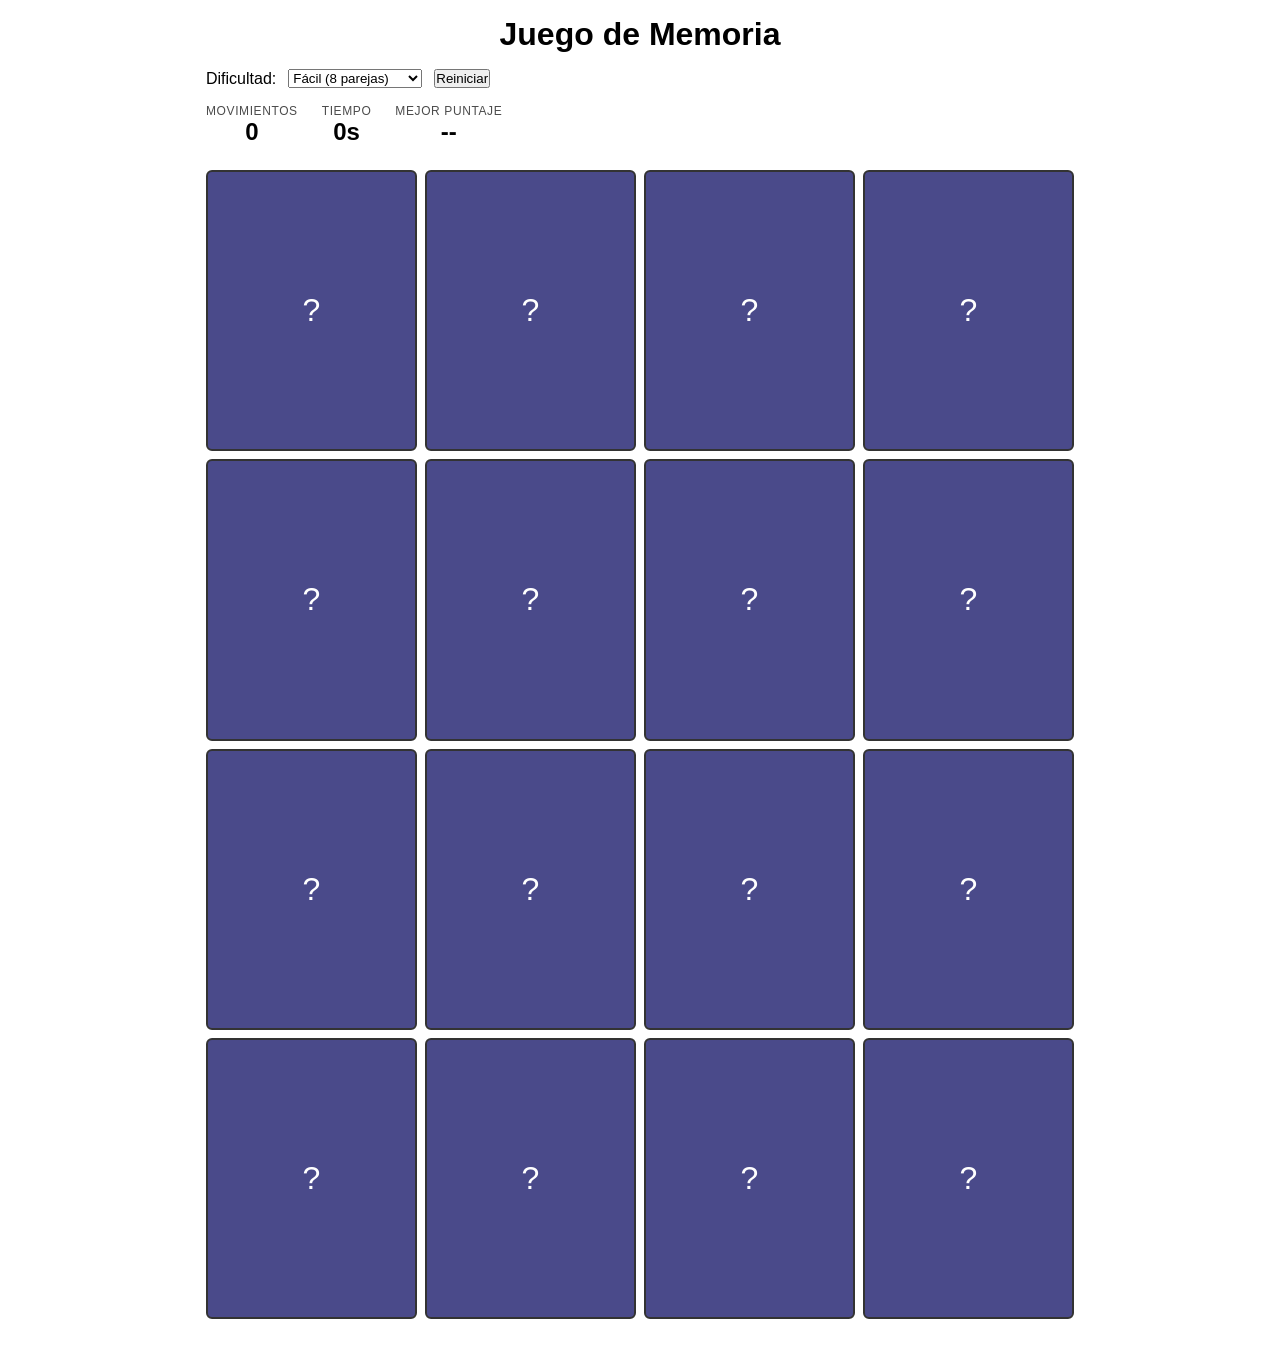
==== index.html @ 8738c189 "Funciones: Tablero visible, cartas generadas desde state, baraje" ====
<!DOCTYPE html>
<html lang="es">
  <head>
    <meta charset="UTF-8" />
    <meta name="viewport" content="width=device-width, initial-scale=1.0" />
    <title>Juego de Memoria</title>
    <link rel="stylesheet" href="styles.css" />
  </head>
  <body>
    <header>
      <h1>Juego de Memoria</h1>
    </header>

    <main>
      <!-- Controles superiores: dificultad y botón de reinicio -->
      <section class="controls" aria-label="Controles del juego">
        <label for="difficulty-select">Dificultad:</label>
        <select id="difficulty-select">
          <option value="8">Fácil (8 parejas)</option>
          <option value="12">Medio (12 parejas)</option>
          <option value="18">Difícil (18 parejas)</option>
        </select>
        <button id="restart-btn" type="button">Reiniciar</button>
      </section>

      <!-- Marcadores: movimientos y tiempo -->
      <section class="scoreboard" aria-label="Marcadores">
        <div class="score-item">
          <span class="score-label">Movimientos</span>
          <span id="move-count" class="score-value">0</span>
        </div>
        <div class="score-item">
          <span class="score-label">Tiempo</span>
          <span id="timer" class="score-value">0s</span>
        </div>
        <div class="score-item">
          <span class="score-label">Mejor puntaje</span>
          <span id="best-score" class="score-value">--</span>
        </div>
      </section>

      <!-- Tablero: las cartas se generan aquí via JS -->
      <section
        id="board"
        class="board"
        role="grid"
        aria-label="Tablero de cartas"
      ></section>

      <!-- Mensaje de victoria, oculto por defecto -->
      <div id="victory-msg" class="victory-msg hidden" role="alert" aria-live="polite">
        <h2>¡Ganaste! 🎉</h2>
        <p id="victory-details"></p>
      </div>
    </main>

    <!-- El script va al final para que el DOM ya exista cuando se ejecuta -->
    <script src="script.js"></script>
  </body>
</html>
---- styles.css ----
/* ============================================================
   RESET MÍNIMO
   ============================================================ */
*,
*::before,
*::after {
  box-sizing: border-box;
  margin: 0;
  padding: 0;
}

/* ============================================================
   LAYOUT BASE
   ============================================================ */
body {
  font-family: sans-serif;
  padding: 1rem;
  max-width: 900px;
  margin: 0 auto;
}

header {
  text-align: center;
  margin-bottom: 1rem;
}

/* ============================================================
   CONTROLES
   ============================================================ */
.controls {
  display: flex;
  align-items: center;
  gap: 0.75rem;
  margin-bottom: 1rem;
  flex-wrap: wrap;
}

/* ============================================================
   MARCADORES
   ============================================================ */
.scoreboard {
  display: flex;
  gap: 1.5rem;
  margin-bottom: 1.5rem;
  flex-wrap: wrap;
}

.score-item {
  display: flex;
  flex-direction: column;
  align-items: center;
}

.score-label {
  font-size: 0.75rem;
  text-transform: uppercase;
  letter-spacing: 0.05em;
  opacity: 0.7;
}

.score-value {
  font-size: 1.5rem;
  font-weight: bold;
}

/* ============================================================
   TABLERO
   ============================================================ */
.board {
  display: grid;
  /* Las columnas se calculan desde JS mediante una variable CSS */
  grid-template-columns: repeat(var(--cols, 4), 1fr);
  gap: 0.5rem;
  margin-bottom: 1.5rem;
}

/* ============================================================
   CARTA
   El truco de la perspectiva 3D: dos caras dentro de un
   contenedor con preserve-3d; rotamos el contenedor entero.
   ============================================================ */
.card {
  aspect-ratio: 3 / 4;
  cursor: pointer;
  perspective: 600px;  /* Da profundidad al efecto 3D */
}

.card-inner {
  width: 100%;
  height: 100%;
  position: relative;
  transform-style: preserve-3d;  /* Los hijos viven en el espacio 3D */
  transition: transform 0.4s ease;
}

/* Cuando la carta tiene la clase .flipped, rotamos el inner */
.card.flipped .card-inner {
  transform: rotateY(180deg);
}

.card-face {
  position: absolute;
  inset: 0;   /* equivale a top/right/bottom/left: 0 */
  display: flex;
  align-items: center;
  justify-content: center;
  font-size: 2rem;
  border: 2px solid #333;
  border-radius: 6px;
  backface-visibility: hidden; /* Oculta la cara cuando está de espaldas */
  user-select: none;
}

/* Cara trasera: visible por defecto */
.card-back {
  background-color: #4a4a8a;
  color: white;
}

/* Cara delantera: empieza rotada 180° (de espaldas) */
.card-front {
  background-color: #f0f0f0;
  transform: rotateY(180deg);
}

/* Carta encontrada: feedback visual diferente */
.card.matched .card-front {
  background-color: #c8f7c5;
  border-color: #27ae60;
  cursor: default;
}

/* ============================================================
   ESTADO BLOQUEADO DEL TABLERO
   Mientras se resuelve un par, el tablero no debe responder a clicks.
   Esto lo manejamos con pointer-events, controlado desde JS.
   ============================================================ */
.board.locked {
  pointer-events: none;
}

/* ============================================================
   MENSAJE DE VICTORIA
   ============================================================ */
.victory-msg {
  text-align: center;
  padding: 1.5rem;
  border: 2px solid #27ae60;
  border-radius: 8px;
  background-color: #eaffea;
  margin-top: 1rem;
}

.victory-msg h2 {
  font-size: 2rem;
  margin-bottom: 0.5rem;
}

/* Clase utilitaria para ocultar elementos sin quitarlos del flujo de accesibilidad */
.hidden {
  display: none;
}
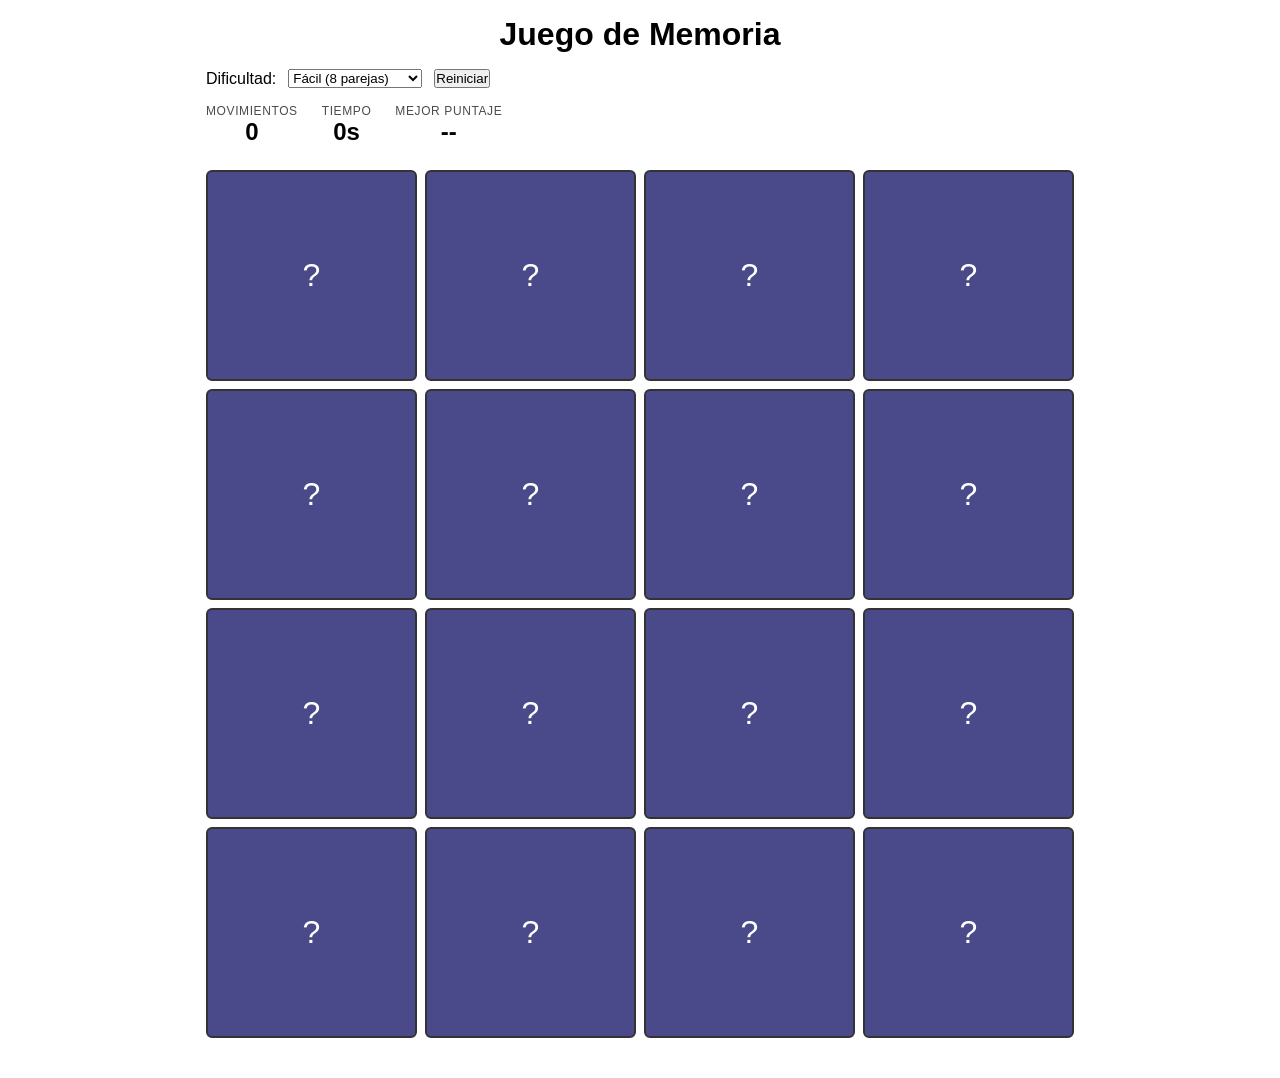
==== commit b1c1b5e1: "Funciones: Efecto de confeti más sonido al encontrar un par e imagenes para las cartas." ====
--- a/index.html
+++ b/index.html
@@ -54,6 +54,8 @@
       </div>
     </main>
 
+    <canvas id="confetti-canvas"> </canvas>
+
     <!-- El script va al final para que el DOM ya exista cuando se ejecuta -->
     <script src="script.js"></script>
   </body>
--- a/styles.css
+++ b/styles.css
@@ -80,7 +80,7 @@
    contenedor con preserve-3d; rotamos el contenedor entero.
    ============================================================ */
 .card {
-  aspect-ratio: 3 / 4;
+  aspect-ratio: 1 / 1;
   cursor: pointer;
   perspective: 600px;  /* Da profundidad al efecto 3D */
 }
@@ -90,7 +90,6 @@
   height: 100%;
   position: relative;
   transform-style: preserve-3d;  /* Los hijos viven en el espacio 3D */
-  transition: transform 0.4s ease;
 }
 
 /* Cuando la carta tiene la clase .flipped, rotamos el inner */
@@ -109,6 +108,7 @@
   border-radius: 6px;
   backface-visibility: hidden; /* Oculta la cara cuando está de espaldas */
   user-select: none;
+  overflow: hidden;
 }
 
 /* Cara trasera: visible por defecto */
@@ -160,3 +160,13 @@
 .hidden {
   display: none;
 }
+
+#confetti-canvas {
+  position: fixed;
+  top: 0;
+  left: 0;
+  width: 100vw;
+  height: 100vh;
+  pointer-events: none; /* El canvas no interfiere con los clicks */
+  z-index: 999; /* Asegura que el confetti esté por encima de todo */
+}
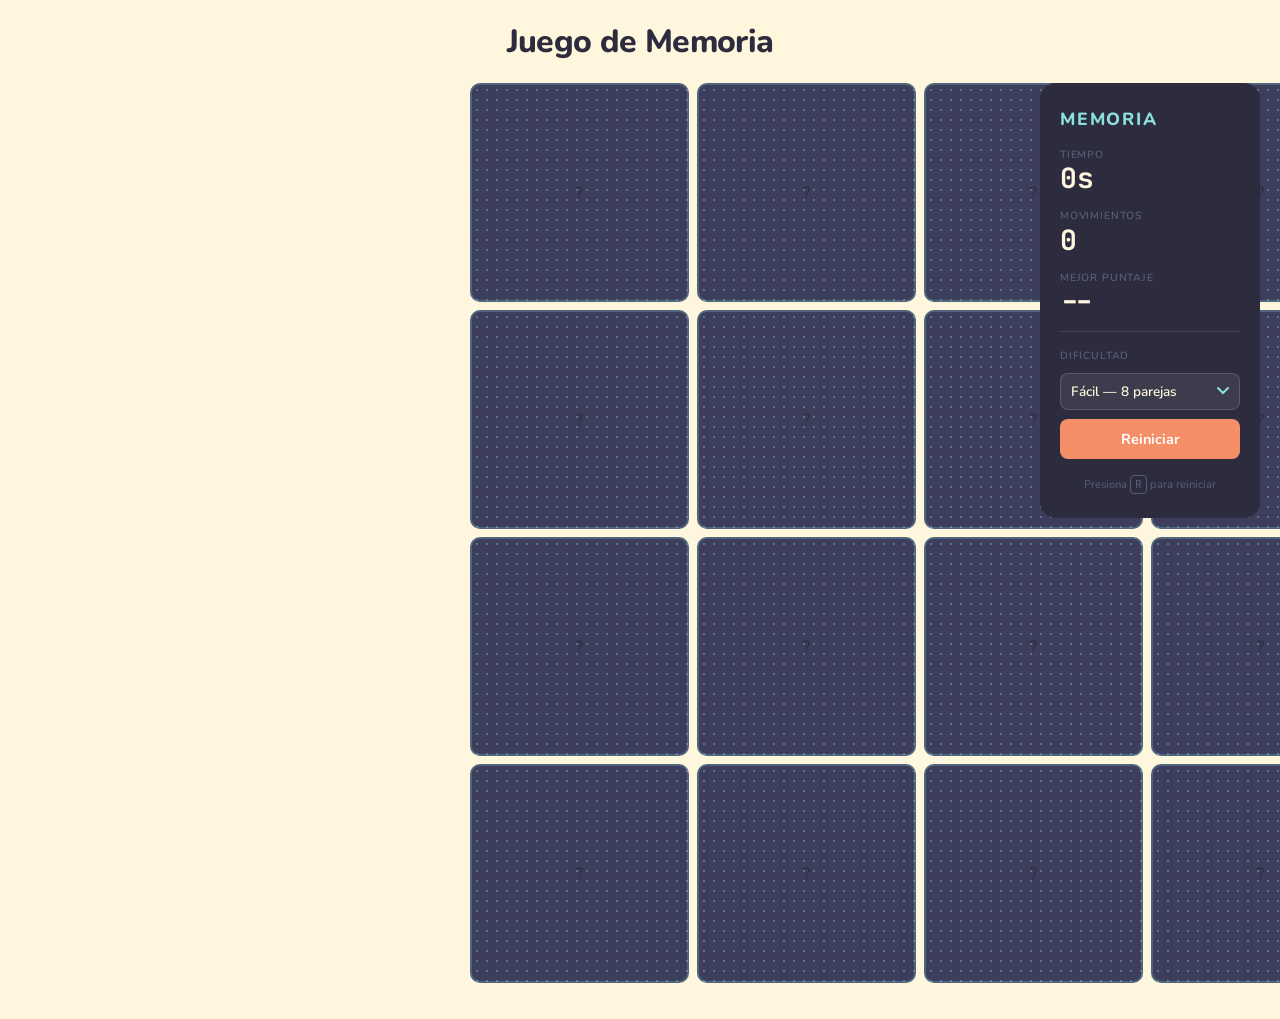
==== commit 11f60268: "Selector de dificultad, Reset por tecla, Persistencia de puntuación y estética." ====
--- a/index.html
+++ b/index.html
@@ -4,6 +4,9 @@
     <meta charset="UTF-8" />
     <meta name="viewport" content="width=device-width, initial-scale=1.0" />
     <title>Juego de Memoria</title>
+    <link rel="preconnect" href="https://fonts.googleapis.com" />
+    <link rel="preconnect" href="https://fonts.gstatic.com" crossorigin />
+    <link href="https://fonts.googleapis.com/css2?family=Nunito:wght@400;600;700;800&family=JetBrains+Mono:wght@500;700&display=swap" rel="stylesheet" />
     <link rel="stylesheet" href="styles.css" />
   </head>
   <body>
@@ -11,47 +14,64 @@
       <h1>Juego de Memoria</h1>
     </header>
 
-    <main>
-      <!-- Controles superiores: dificultad y botón de reinicio -->
-      <section class="controls" aria-label="Controles del juego">
-        <label for="difficulty-select">Dificultad:</label>
-        <select id="difficulty-select">
-          <option value="8">Fácil (8 parejas)</option>
-          <option value="12">Medio (12 parejas)</option>
-          <option value="18">Difícil (18 parejas)</option>
-        </select>
-        <button id="restart-btn" type="button">Reiniciar</button>
-      </section>
+    <main class="layout">
 
-      <!-- Marcadores: movimientos y tiempo -->
-      <section class="scoreboard" aria-label="Marcadores">
-        <div class="score-item">
-          <span class="score-label">Movimientos</span>
-          <span id="move-count" class="score-value">0</span>
+      <!-- COLUMNA IZQUIERDA: solo el tablero -->
+      <div class="board-area">
+        <section
+          id="board"
+          class="board"
+          role="grid"
+          aria-label="Tablero de cartas"
+        ></section>
+
+        <div id="victory-msg" class="victory-msg hidden" role="alert" aria-live="polite">
+          <h2>¡Ganaste! 🎉</h2>
+          <p id="victory-details"></p>
+          <button id="play-again-btn" type="button">Jugar de nuevo</button>
         </div>
-        <div class="score-item">
-          <span class="score-label">Tiempo</span>
-          <span id="timer" class="score-value">0s</span>
+      </div>
+
+      <!-- COLUMNA DERECHA: sidebar con todos los datos -->
+      <aside class="sidebar">
+        <div class="sidebar-inner">
+
+          <h2 class="sidebar-title">Memoria</h2>
+
+          <!-- Marcadores -->
+          <div class="stat-block">
+            <span class="stat-label">Tiempo</span>
+            <span id="timer" class="stat-value mono">0s</span>
+          </div>
+
+          <div class="stat-block">
+            <span class="stat-label">Movimientos</span>
+            <span id="move-count" class="stat-value mono">0</span>
+          </div>
+
+          <div class="stat-block">
+            <span class="stat-label">Mejor puntaje</span>
+            <span id="best-score" class="stat-value mono">--</span>
+          </div>
+
+          <hr class="sidebar-divider" />
+
+          <!-- Controles -->
+          <div class="sidebar-controls">
+            <label class="control-label" for="difficulty-select">Dificultad</label>
+            <select id="difficulty-select">
+              <option value="8">Fácil — 8 parejas</option>
+              <option value="12">Medio — 12 parejas</option>
+              <option value="18">Difícil — 18 parejas</option>
+            </select>
+            <button id="restart-btn" type="button">Reiniciar</button>
+          </div>
+
+          <p class="keyboard-hint">Presiona <kbd>R</kbd> para reiniciar</p>
+
         </div>
-        <div class="score-item">
-          <span class="score-label">Mejor puntaje</span>
-          <span id="best-score" class="score-value">--</span>
-        </div>
-      </section>
+      </aside>
 
-      <!-- Tablero: las cartas se generan aquí via JS -->
-      <section
-        id="board"
-        class="board"
-        role="grid"
-        aria-label="Tablero de cartas"
-      ></section>
-
-      <!-- Mensaje de victoria, oculto por defecto -->
-      <div id="victory-msg" class="victory-msg hidden" role="alert" aria-live="polite">
-        <h2>¡Ganaste! 🎉</h2>
-        <p id="victory-details"></p>
-      </div>
     </main>
 
     <canvas id="confetti-canvas"> </canvas>
--- a/styles.css
+++ b/styles.css
@@ -1,142 +1,304 @@
+/* ============================================================
+   TOKENS DE DISEÑO
+   Variables CSS centralizadas. Si quieres cambiar un color
+   o fuente en todo el sitio, solo cambias aquí.
+   ============================================================ */
+:root {
+  --color-cream:   #FFF6DE;
+  --color-teal:    #8BDFDD;
+  --color-coral:   #F48F68;
+  --color-yellow:  #FFE394;
+  --color-dark:    #2C2C3E;   /* Casi negro azulado, para texto y bordes */
+  --color-mid:     #5C5C7A;   /* Gris medio para labels y secundarios */
+  --color-card-bg: #3D3D5C;   /* Fondo de carta boca abajo */
+
+  --font-display: 'Nunito', sans-serif;
+  --font-mono:    'JetBrains Mono', monospace;
+
+  --radius-card:    10px;
+  --radius-ui:      8px;
+  --sidebar-width:  220px;
+  --transition-flip: 0.35s ease;
+}
+
 /* ============================================================
    RESET MÍNIMO
    ============================================================ */
-*,
-*::before,
-*::after {
+*, *::before, *::after {
   box-sizing: border-box;
   margin: 0;
   padding: 0;
 }
 
 /* ============================================================
-   LAYOUT BASE
+   BASE
    ============================================================ */
 body {
-  font-family: sans-serif;
-  padding: 1rem;
-  max-width: 900px;
-  margin: 0 auto;
+  font-family: var(--font-display);
+  background-color: var(--color-cream);
+  color: var(--color-dark);
+  min-height: 100vh;
+  padding: 1.25rem;
 }
 
 header {
   text-align: center;
-  margin-bottom: 1rem;
-}
-
-/* ============================================================
-   CONTROLES
-   ============================================================ */
-.controls {
-  display: flex;
-  align-items: center;
-  gap: 0.75rem;
-  margin-bottom: 1rem;
-  flex-wrap: wrap;
-}
-
-/* ============================================================
-   MARCADORES
-   ============================================================ */
-.scoreboard {
-  display: flex;
+  margin-bottom: 1.25rem;
+}
+
+header h1 {
+  font-size: 2rem;
+  font-weight: 800;
+  letter-spacing: -0.02em;
+  color: var(--color-dark);
+}
+
+/* ============================================================
+   LAYOUT DE DOS COLUMNAS
+   El tablero crece para ocupar el espacio disponible.
+   El sidebar tiene un ancho fijo a la derecha.
+   ============================================================ */
+.layout {
+  display: grid;
+  grid-template-columns: 1fr var(--sidebar-width);
   gap: 1.5rem;
-  margin-bottom: 1.5rem;
-  flex-wrap: wrap;
-}
-
-.score-item {
-  display: flex;
-  flex-direction: column;
-  align-items: center;
-}
-
-.score-label {
-  font-size: 0.75rem;
-  text-transform: uppercase;
-  letter-spacing: 0.05em;
-  opacity: 0.7;
-}
-
-.score-value {
-  font-size: 1.5rem;
-  font-weight: bold;
+  align-items: start;
 }
 
 /* ============================================================
    TABLERO
    ============================================================ */
+.board-area {
+  min-width: 0;
+  max-width: 900px;   /* Ajusta este valor a tu gusto */
+}
+
 .board {
   display: grid;
-  /* Las columnas se calculan desde JS mediante una variable CSS */
   grid-template-columns: repeat(var(--cols, 4), 1fr);
   gap: 0.5rem;
-  margin-bottom: 1.5rem;
+  margin-bottom: 1rem;
+  left: 50%;
+  transform: translateX(50%);
 }
 
 /* ============================================================
    CARTA
-   El truco de la perspectiva 3D: dos caras dentro de un
-   contenedor con preserve-3d; rotamos el contenedor entero.
+   Firma visual: patrón de puntos en la cara trasera.
    ============================================================ */
 .card {
   aspect-ratio: 1 / 1;
   cursor: pointer;
-  perspective: 600px;  /* Da profundidad al efecto 3D */
+  perspective: 700px;
 }
 
 .card-inner {
   width: 100%;
   height: 100%;
   position: relative;
-  transform-style: preserve-3d;  /* Los hijos viven en el espacio 3D */
-}
-
-/* Cuando la carta tiene la clase .flipped, rotamos el inner */
+  transform-style: preserve-3d;
+  transition: transform var(--transition-flip);
+}
+
 .card.flipped .card-inner {
   transform: rotateY(180deg);
 }
 
 .card-face {
   position: absolute;
-  inset: 0;   /* equivale a top/right/bottom/left: 0 */
+  inset: 0;
   display: flex;
   align-items: center;
   justify-content: center;
-  font-size: 2rem;
-  border: 2px solid #333;
-  border-radius: 6px;
-  backface-visibility: hidden; /* Oculta la cara cuando está de espaldas */
+  border-radius: var(--radius-card);
+  backface-visibility: hidden;
   user-select: none;
   overflow: hidden;
 }
 
-/* Cara trasera: visible por defecto */
+/* Cara trasera: patrón de puntos — la firma del diseño */
 .card-back {
-  background-color: #4a4a8a;
-  color: white;
-}
-
-/* Cara delantera: empieza rotada 180° (de espaldas) */
+  background-color: var(--color-card-bg);
+  /* Patrón radial: puntos turquesa semitransparentes */
+  background-image: radial-gradient(
+    circle,
+    rgba(139, 223, 221, 0.35) 1.5px,
+    transparent 1.5px
+  );
+  background-size: 10px 10px;
+  border: 2px solid rgba(139, 223, 221, 0.25);
+}
+
+/* Cara delantera */
 .card-front {
-  background-color: #f0f0f0;
+  background-color: var(--color-yellow);
+  border: 2px solid var(--color-dark);
   transform: rotateY(180deg);
-}
-
-/* Carta encontrada: feedback visual diferente */
+  font-size: clamp(1.2rem, 4vw, 2.2rem); /* Escala con el tamaño del tablero */
+}
+
+/* Carta encontrada */
 .card.matched .card-front {
-  background-color: #c8f7c5;
-  border-color: #27ae60;
+  background-color: var(--color-teal);
+  border-color: var(--color-dark);
   cursor: default;
-}
-
-/* ============================================================
-   ESTADO BLOQUEADO DEL TABLERO
-   Mientras se resuelve un par, el tablero no debe responder a clicks.
-   Esto lo manejamos con pointer-events, controlado desde JS.
-   ============================================================ */
+  opacity: 0.85;
+}
+
+/* Tablero bloqueado */
 .board.locked {
   pointer-events: none;
+}
+
+/* ============================================================
+   SIDEBAR
+   ============================================================ */
+.sidebar {
+  position: sticky;    /* Se queda visible al hacer scroll */
+  top: 1.25rem;
+}
+
+.sidebar-inner {
+  background-color: var(--color-dark);
+  color: var(--color-cream);
+  border-radius: 16px;
+  padding: 1.5rem 1.25rem;
+  display: flex;
+  flex-direction: column;
+  gap: 1rem;
+}
+
+.sidebar-title {
+  font-size: 1.1rem;
+  font-weight: 800;
+  text-transform: uppercase;
+  letter-spacing: 0.1em;
+  color: var(--color-teal);
+}
+
+/* Bloque de una estadística */
+.stat-block {
+  display: flex;
+  flex-direction: column;
+  gap: 0.15rem;
+}
+
+.stat-label {
+  font-size: 0.65rem;
+  font-weight: 600;
+  text-transform: uppercase;
+  letter-spacing: 0.08em;
+  color: var(--color-mid);  /* Gris: es información secundaria */
+  /* Nota: --color-mid sobre --color-dark da ratio ~3.5:1 (AA para texto pequeño en bold) */
+}
+
+.stat-value {
+  font-size: 1.75rem;
+  font-weight: 700;
+  color: var(--color-cream);
+  line-height: 1;
+}
+
+/* Clase aplicada a los valores numéricos para usar la fuente monoespaciada */
+.mono {
+  font-family: var(--font-mono);
+}
+
+.sidebar-divider {
+  border: none;
+  border-top: 1px solid rgba(255, 255, 255, 0.1);
+}
+
+/* ============================================================
+   CONTROLES EN SIDEBAR
+   ============================================================ */
+.sidebar-controls {
+  display: flex;
+  flex-direction: column;
+  gap: 0.6rem;
+}
+
+.control-label {
+  font-size: 0.65rem;
+  font-weight: 600;
+  text-transform: uppercase;
+  letter-spacing: 0.08em;
+  color: var(--color-mid);
+}
+
+select {
+  width: 100%;
+  padding: 0.5rem 0.6rem;
+  border-radius: var(--radius-ui);
+  border: 1.5px solid rgba(255, 255, 255, 0.15);
+  background-color: rgba(255, 255, 255, 0.08);
+  color: var(--color-cream);
+  font-family: var(--font-display);
+  font-size: 0.85rem;
+  font-weight: 600;
+  cursor: pointer;
+  appearance: none; /* Quitamos el estilo nativo del sistema operativo */
+  /* Flecha personalizada con SVG inline en el background */
+  background-image: url("data:image/svg+xml,%3Csvg xmlns='http://www.w3.org/2000/svg' width='12' height='8' viewBox='0 0 12 8'%3E%3Cpath d='M1 1l5 5 5-5' stroke='%238BDFDD' stroke-width='2' fill='none' stroke-linecap='round'/%3E%3C/svg%3E");
+  background-repeat: no-repeat;
+  background-position: right 0.6rem center;
+  padding-right: 2rem;
+}
+
+select:focus {
+  outline: 2px solid var(--color-teal);
+  outline-offset: 2px;
+}
+
+/* Estilo de las opciones del select (limitado por el navegador) */
+select option {
+  background-color: var(--color-dark);
+  color: var(--color-cream);
+}
+
+button {
+  width: 100%;
+  padding: 0.6rem;
+  border: none;
+  border-radius: var(--radius-ui);
+  background-color: var(--color-coral);
+  color: white;
+  font-family: var(--font-display);
+  font-size: 0.9rem;
+  font-weight: 700;
+  cursor: pointer;
+  transition: opacity 0.15s, transform 0.1s;
+}
+
+button:hover {
+  opacity: 0.88;
+}
+
+button:active {
+  transform: scale(0.97);
+}
+
+button:focus-visible {
+  outline: 2px solid var(--color-teal);
+  outline-offset: 3px;
+}
+
+/* Hint de teclado al pie del sidebar */
+.keyboard-hint {
+  font-size: 0.7rem;
+  color: var(--color-mid);
+  text-align: center;
+  margin-top: auto; /* Empuja hacia el fondo del sidebar */
+}
+
+kbd {
+  display: inline-block;
+  padding: 0.1em 0.4em;
+  border-radius: 4px;
+  border: 1px solid var(--color-mid);
+  font-family: var(--font-mono);
+  font-size: 0.7rem;
+  line-height: 1.4;
 }
 
 /* ============================================================
@@ -145,28 +307,102 @@
 .victory-msg {
   text-align: center;
   padding: 1.5rem;
-  border: 2px solid #27ae60;
-  border-radius: 8px;
-  background-color: #eaffea;
-  margin-top: 1rem;
+  border-radius: 12px;
+  background-color: var(--color-teal);
+  border: 2px solid var(--color-dark);
+  margin-top: 0.5rem;
 }
 
 .victory-msg h2 {
-  font-size: 2rem;
-  margin-bottom: 0.5rem;
-}
-
-/* Clase utilitaria para ocultar elementos sin quitarlos del flujo de accesibilidad */
-.hidden {
-  display: none;
-}
-
+  font-size: 1.75rem;
+  font-weight: 800;
+  margin-bottom: 0.4rem;
+  color: var(--color-dark);
+}
+
+.victory-msg p {
+  font-size: 0.95rem;
+  font-weight: 600;
+  color: var(--color-dark);
+  margin-bottom: 1rem;
+}
+
+/* El botón "Jugar de nuevo" dentro del mensaje de victoria
+   necesita sobreescribir el width:100% del botón base para
+   que no ocupe todo el ancho del mensaje */
+.victory-msg button {
+  width: auto;
+  padding: 0.6rem 1.5rem;
+  background-color: var(--color-dark);
+}
+
+/* ============================================================
+   RESPONSIVE: en móvil el sidebar pasa a ser barra superior
+   ============================================================ */
+@media (max-width: 600px) {
+  .layout {
+    grid-template-columns: 1fr;
+    grid-template-rows: auto auto;
+  }
+
+  /* El sidebar se mueve encima del tablero */
+  .sidebar {
+    order: -1;
+    position: static;
+  }
+
+  .sidebar-inner {
+    flex-direction: row;
+    flex-wrap: wrap;
+    gap: 0.75rem;
+    padding: 1rem;
+    border-radius: 12px;
+    align-items: center;
+  }
+
+  .sidebar-title {
+    width: 100%;
+    font-size: 0.85rem;
+  }
+
+  .stat-block {
+    flex: 1;
+    min-width: 70px;
+  }
+
+  .stat-value {
+    font-size: 1.25rem;
+  }
+
+  .sidebar-divider {
+    width: 100%;
+  }
+
+  .sidebar-controls {
+    width: 100%;
+  }
+
+  .keyboard-hint {
+    display: none; /* En móvil no hay teclado */
+  }
+}
+
+/* ============================================================
+   CONFETTI CANVAS (sin cambios funcionales)
+   ============================================================ */
 #confetti-canvas {
   position: fixed;
   top: 0;
   left: 0;
   width: 100vw;
   height: 100vh;
-  pointer-events: none; /* El canvas no interfiere con los clicks */
-  z-index: 999; /* Asegura que el confetti esté por encima de todo */
+  pointer-events: none;
+  z-index: 999;
+}
+
+/* ============================================================
+   UTILIDADES
+   ============================================================ */
+.hidden {
+  display: none;
 }
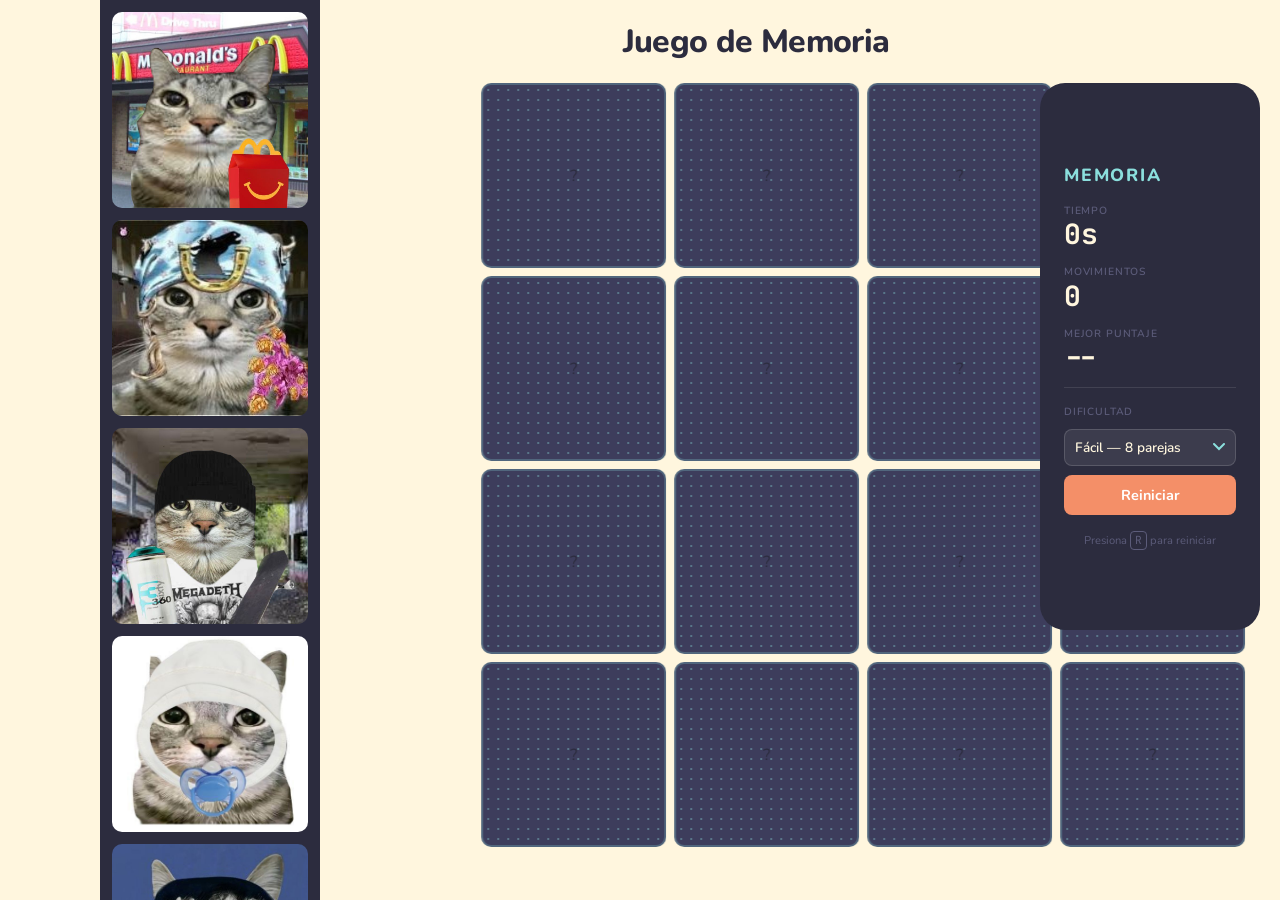
==== commit 3867b101: "Reajuste mensaje de victoria, banner izquierdo zazu." ====
--- a/index.html
+++ b/index.html
@@ -14,6 +14,34 @@
       <h1>Juego de Memoria</h1>
     </header>
 
+    <!-- Banner izquierdo: imágenes en loop vertical -->
+    <aside class="banner-left" aria-hidden="true">
+      <div class="banner-track">
+        <!-- Primer set de imágenes -->
+        <img src="Assets/bannerzazu/zazu1.jpg" alt="" />
+        <img src="Assets/bannerzazu/zazu2.jpg" alt="" />
+        <img src="Assets/bannerzazu/zazu3.jpg" alt="" />
+        <img src="Assets/bannerzazu/zazu4.jpg" alt="" />
+        <img src="Assets/bannerzazu/zazu5.jpg" alt="" />
+        <img src="Assets/bannerzazu/zazu6.jpg" alt="" />
+        <img src="Assets/bannerzazu/zazu7.jpg" alt="" />
+        <img src="Assets/bannerzazu/zazu8.jpg" alt="" />
+        <img src="Assets/bannerzazu/zazu9.jpg" alt="" />
+        <img src="Assets/bannerzazu/zazu10.jpg" alt="" />
+        <!-- Segundo set: copia exacta para el loop sin salto -->
+        <img src="Assets/bannerzazu/zazu1.jpg" alt="" />
+        <img src="Assets/bannerzazu/zazu2.jpg" alt="" />
+        <img src="Assets/bannerzazu/zazu3.jpg" alt="" />
+        <img src="Assets/bannerzazu/zazu4.jpg" alt="" />
+        <img src="Assets/bannerzazu/zazu5.jpg" alt="" />
+        <img src="Assets/bannerzazu/zazu6.jpg" alt="" />
+        <img src="Assets/bannerzazu/zazu7.jpg" alt="" />
+        <img src="Assets/bannerzazu/zazu8.jpg" alt="" />
+        <img src="Assets/bannerzazu/zazu9.jpg" alt="" />
+        <img src="Assets/bannerzazu/zazu10.jpg" alt="" />
+      </div>
+    </aside>
+
     <main class="layout">
 
       <!-- COLUMNA IZQUIERDA: solo el tablero -->
@@ -24,14 +52,7 @@
           role="grid"
           aria-label="Tablero de cartas"
         ></section>
-
-        <div id="victory-msg" class="victory-msg hidden" role="alert" aria-live="polite">
-          <h2>¡Ganaste! 🎉</h2>
-          <p id="victory-details"></p>
-          <button id="play-again-btn" type="button">Jugar de nuevo</button>
-        </div>
       </div>
-
       <!-- COLUMNA DERECHA: sidebar con todos los datos -->
       <aside class="sidebar">
         <div class="sidebar-inner">
@@ -67,8 +88,13 @@
             <button id="restart-btn" type="button">Reiniciar</button>
           </div>
 
+          <div id="victory-msg" class="victory-msg hidden" role="alert" aria-live="polite">
+            <h2>¡Ganaste! 🎉</h2>
+            <p id="victory-details"></p>
+            <button id="play-again-btn" type="button">Jugar de nuevo</button>
+          </div>
+
           <p class="keyboard-hint">Presiona <kbd>R</kbd> para reiniciar</p>
-
         </div>
       </aside>
 
--- a/styles.css
+++ b/styles.css
@@ -39,6 +39,8 @@
   color: var(--color-dark);
   min-height: 100vh;
   padding: 1.25rem;
+  padding-left: calc(var(--sidebar-width) + 2rem);
+  padding-right: 1.25rem;
 }
 
 header {
@@ -63,6 +65,7 @@
   grid-template-columns: 1fr var(--sidebar-width);
   gap: 1.5rem;
   align-items: start;
+  width: 100%;
 }
 
 /* ============================================================
@@ -79,7 +82,7 @@
   gap: 0.5rem;
   margin-bottom: 1rem;
   left: 50%;
-  transform: translateX(50%);
+  transform: translateX(30%);
 }
 
 /* ============================================================
@@ -154,15 +157,17 @@
    SIDEBAR
    ============================================================ */
 .sidebar {
-  position: sticky;    /* Se queda visible al hacer scroll */
+  position: sticky;
   top: 1.25rem;
+  width: var(--sidebar-width);
+  min-width: var(--sidebar-width);  /* evita que el sidebar se comprima */
 }
 
 .sidebar-inner {
   background-color: var(--color-dark);
   color: var(--color-cream);
-  border-radius: 16px;
-  padding: 1.5rem 1.25rem;
+  border-radius: 25px;
+  padding: 5rem 1.5rem;
   display: flex;
   flex-direction: column;
   gap: 1rem;
@@ -306,34 +311,32 @@
    ============================================================ */
 .victory-msg {
   text-align: center;
-  padding: 1.5rem;
-  border-radius: 12px;
+  padding: 0.85rem 0.75rem;
+  border-radius: 10px;
   background-color: var(--color-teal);
-  border: 2px solid var(--color-dark);
-  margin-top: 0.5rem;
+  border: 2px solid rgba(255, 255, 255, 0.15);
+  width: 100%;
 }
 
 .victory-msg h2 {
   font-size: 1.75rem;
-  font-weight: 800;
-  margin-bottom: 0.4rem;
-  color: var(--color-dark);
+  margin-bottom: 0.25rem;
 }
 
 .victory-msg p {
-  font-size: 0.95rem;
+  font-size: 0.75rem;
   font-weight: 600;
   color: var(--color-dark);
-  margin-bottom: 1rem;
-}
-
-/* El botón "Jugar de nuevo" dentro del mensaje de victoria
-   necesita sobreescribir el width:100% del botón base para
-   que no ocupe todo el ancho del mensaje */
+  margin-bottom: 0.65rem;
+  line-height: 1.4;
+}
+
 .victory-msg button {
-  width: auto;
-  padding: 0.6rem 1.5rem;
+  width: 100%;
+  padding: 0.5rem;
   background-color: var(--color-dark);
+  color: var(--color-cream);
+  font-size: 0.85rem;
 }
 
 /* ============================================================
@@ -405,4 +408,44 @@
    ============================================================ */
 .hidden {
   display: none;
+}
+
+/* ============================================================
+   BANNER IZQUIERDO
+   ============================================================ */
+.banner-left {
+  position: fixed;
+  top: 0;
+  left: 100px;
+  width: var(--sidebar-width); /* mismo ancho que el sidebar derecho */
+  height: 100vh;
+  background-color: var(--color-dark);
+  overflow: hidden;            /* oculta las imágenes que salen por arriba y abajo */
+  z-index: 10;
+}
+
+.banner-track {
+  display: flex;
+  flex-direction: column;
+  gap: 0.75rem;
+  padding: 0.75rem;
+  /* La animación mueve el track hacia arriba.
+     translateY(-50%) desplaza exactamente la mitad del track,
+     que equivale al primer set de imágenes.
+     Cuando llega ahí, vuelve al inicio sin que se note
+     porque el segundo set es idéntico al primero. */
+  animation: banner-scroll 18s linear infinite;
+}
+
+.banner-track img {
+  width: 100%;
+  aspect-ratio: 1 / 1;
+  object-fit: cover;           /* recorta la imagen para llenar el cuadrado */
+  border-radius: 10px;
+  display: block;
+}
+
+@keyframes banner-scroll {
+  0%   { transform: translateY(0); }
+  100% { transform: translateY(-50%); }
 }
